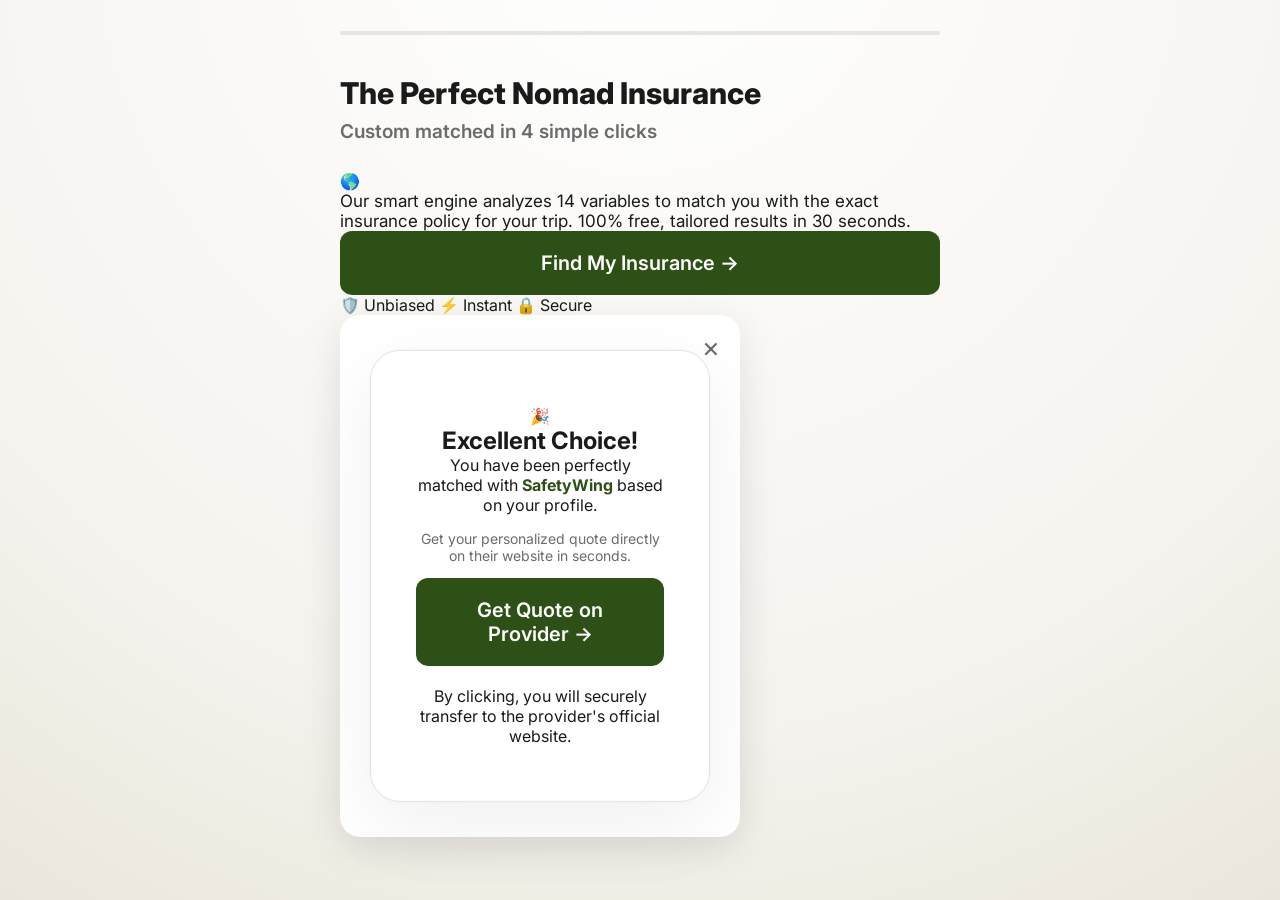
==== index.html @ 34ce5c25 "Fix CSS class screen bug" ====
<!DOCTYPE html>
<html lang="en" dir="ltr">
<head>
    <meta charset="UTF-8">
    <meta name="viewport" content="width=device-width, initial-scale=1.0, maximum-scale=1">
    <title>Digital Nomad Insurance - Smart Match</title>
    <!-- Premium Global Font: Inter -->
    <link rel="preconnect" href="https://fonts.googleapis.com">
    <link rel="preconnect" href="https://fonts.gstatic.com" crossorigin>
    <link href="https://fonts.googleapis.com/css2?family=Inter:wght@400;500;600;700;800&display=swap" rel="stylesheet">
    <link rel="stylesheet" href="styles.css">
</head>
<body>
    <div class="app-container">
        <!-- Progress Bar -->
        <div class="progress-bar-container">
            <div class="progress-bar" id="progressBar" style="width: 0%;"></div>
        </div>

        <!-- 1. Welcome Screen -->
        <div id="welcomeScreen" class="screen active">
            <div class="card-header">
                <h1>The Perfect Nomad Insurance</h1>
                <p class="subtitle">Custom matched in 4 simple clicks</p>
            </div>
            <div class="hero-image">
                <div class="icon-blob">🌎</div>
            </div>
            <div class="welcome-text">
                <p>Our smart engine analyzes 14 variables to match you with the exact insurance policy for your trip. 100% free, tailored results in 30 seconds.</p>
            </div>
            <button class="primary-btn main-action" id="startBtn">Find My Insurance <span class="arrow">&rarr;</span></button>
            <div class="trust-badges">
                <span>🛡️ Unbiased</span>
                <span>⚡ Instant</span>
                <span>🔒 Secure</span>
            </div>
        </div>

        <!-- 2. Chat Interface -->
        <div id="chatContainer" class="screen">
            <div class="chat-header">
                <div class="chat-header-title">
                    <span class="bot-avatar">🤖</span>
                    <div>
                        <h2>NomadBot</h2>
                        <span class="status">Online</span>
                    </div>
                </div>
                <!-- Back Button -->
                <button id="goBackBtn" class="back-btn" aria-label="Go Back" style="display: none;">
                    &larr; Back
                </button>
            </div>
            
            <div class="chat-wrapper" id="chatbox">
                <!-- Messages will appear here -->
            </div>

            <!-- Options Container (Dynamic) -->
            <div class="options-container" id="optionsContainer">
                <!-- Buttons injected by JS -->
            </div>
        </div>

        <!-- 3. Loading Screen -->
        <div id="loadingScreen" class="screen">
            <div class="loader-content">
                <div class="spinner"></div>
                <h2>Analyzing Providers...</h2>
                <p>Matching your profile with global insurance policies</p>
            </div>
        </div>

        <!-- 4. Results Screen -->
        <div id="resultScreen" class="screen">
            <div class="card-header">
                <h1>Your Top Matches</h1>
                <p class="subtitle">Based on your specific answers</p>
            </div>
            <div id="recommendation-list" class="reco-list">
                <!-- Results injected by JS -->
            </div>
            <button class="secondary-btn" id="restartBtn" style="margin-top: 25px;">Start Over</button>
        </div>

        <!-- 5. Affiliate Modal (CPA) -->
        <div id="leadModal" class="modal">
            <div class="modal-content card">
                <span class="close-btn" id="closeModal">&times;</span>
                <div class="modal-header-icon">🎉</div>
                <h2 id="modalTitle">Excellent Choice!</h2>
                <p id="modalDesc">You have been perfectly matched with <strong><span id="companyNameSpan" style="color:var(--primary);">SafetyWing</span></strong> based on your profile.</p>
                
                <div class="affiliate-cta-box">
                    <p class="pricing-hint">Get your personalized quote directly on their website in seconds.</p>
                    <a href="#" id="affiliateCtaBtn" class="primary-btn block-btn" target="_blank" rel="noopener noreferrer">
                        Get Quote on <span id="ctaCompanyName">Provider</span> &rarr;
                    </a>
                </div>
                
                <p class="terms-text">By clicking, you will securely transfer to the provider's official website.</p>
            </div>
        </div>

    </div>

    <!-- Main Logic -->
    <script src="app.js"></script>
</body>
</html>
---- styles.css ----
:root {
    --primary: #2D5016;       /* Dark Green */
    --background: #F5F3EE;    /* Warm Beige */
    --card-bg: #FFFFFF;       /* Clean White */
    --text-main: #1a1a1a;     /* Almost Black */
    --text-muted: #6b6b6b;    /* Warm Gray */
    --border: #E8E5DE;        /* Thin Beige Border */
    --btn-secondary: #F0EDE8; /* Darker Beige Button */
    --shadow: 0 8px 30px rgba(0,0,0,0.03);
}

* {
    box-sizing: border-box;
    margin: 0;
    padding: 0;
    font-family: 'Inter', -apple-system, blinkmacsystemfont, sans-serif;
}

body {
    background: radial-gradient(circle at 50% -10%, #FFFFFF 0%, var(--background) 70%, #EAE6DB 100%);
    background-attachment: fixed;
    color: var(--text-main);
    display: flex;
    justify-content: center;
    align-items: center;
    min-height: 100vh;
    padding: 20px;
}

.app-container {
    width: 100%;
    max-width: 480px;
    position: relative;
}

.progress-bar-container {
    height: 4px;
    background: var(--border);
    margin-bottom: 30px;
    border-radius: 4px;
    overflow: hidden;
}

.progress-bar {
    height: 100%;
    background: var(--primary);
    transition: width 0.5s cubic-bezier(0.1, 0.7, 0.1, 1);
}

.card {
    background: var(--card-bg);
    border-radius: 20px;
    padding: 40px 30px;
    box-shadow: var(--shadow);
    text-align: center;
    transition: all 0.3s ease;
    border: 1px solid var(--border);
}

.card-header {
    position: relative;
    padding-top: 10px;
}

.card-header h1 {
    font-size: 26px;
    font-weight: 800;
    margin-bottom: 5px;
    color: var(--text-main);
}

.subtitle {
    margin-bottom: 25px;
    line-height: 1.4;
    color: var(--text-muted);
    font-size: 18px;
    font-weight: 600;
}

.warm-intro-box {
    background: var(--card-bg);
    border-radius: 12px;
    padding: 24px;
    margin-bottom: 25px;
    border: 1px solid var(--border);
}

.welcome-text {
    font-size: 17px;
    color: var(--text-main);
}

.friendly-question {
    font-size: 22px;
    font-weight: 700;
    color: var(--text-main);
    margin-bottom: 20px;
}

.screen {
    display: none;
    animation: fadeIn 0.4s ease;
}

.screen.active { display: block; }

#chatContainer.screen.active {
    display: flex;
    flex-direction: column;
}

.primary-btn {
    background: var(--primary);
    color: white;
    border: none;
    border-radius: 12px;
    padding: 16px 24px;
    font-size: 18px;
    font-weight: 600;
    cursor: pointer;
    transition: all 0.2s ease;
    width: 100%;
}

.primary-btn:hover { 
    background: #1f3710; 
    transform: translateY(-2px); 
    box-shadow: 0 6px 15px rgba(45, 80, 22, 0.15);
}

.primary-btn:active { transform: scale(0.98); }

.secondary-btn {
    background: var(--btn-secondary);
    color: var(--text-main);
    border: none;
    font-size: 15px;
    margin-top: 20px;
    padding: 12px 20px;
    border-radius: 10px;
    cursor: pointer;
    font-weight: 600;
    width: 100%;
    transition: all 0.2s;
}
.secondary-btn:hover { background: #e6e2db; }

.trust-badge {
    color: var(--text-muted);
    font-size: 13.5px;
    margin-top: 20px;
    font-weight: 500;
}

/* Chat styles */
.chat-wrapper {
    height: 390px;
    position: relative;
    text-align: left;
}

.chat-history {
    display: flex;
    flex-direction: column;
    gap: 12px;
    flex: 1;
    overflow-y: auto;
    padding-bottom: 15px;
    margin-bottom: 10px;
    padding-right: 5px;
    padding-left: 5px;
}
.chat-history::-webkit-scrollbar { width: 4px; }
.chat-history::-webkit-scrollbar-track { background: transparent; }
.chat-history::-webkit-scrollbar-thumb { background-color: var(--border); border-radius: 10px; }

.chat-bubble {
    max-width: 85%;
    padding: 14px 18px;
    border-radius: 14px;
    font-size: 15px;
    line-height: 1.4;
    position: relative;
    animation: fadeIn 0.3s ease;
    font-weight: 500;
}

.chat-bubble.bot {
    background: var(--card-bg);
    color: var(--text-main);
    border: 1px solid var(--border);
    align-self: flex-start;
    border-bottom-left-radius: 4px; 
}

.chat-bubble.user {
    background: var(--primary);
    color: white;
    align-self: flex-end;
    border-bottom-right-radius: 4px; 
}

.typing-indicator {
    padding: 12px 16px;
    background: var(--card-bg);
    border: 1px solid var(--border);
    border-radius: 16px;
    align-self: flex-start;
    display: flex;
    gap: 4px;
    width: fit-content;
    margin-bottom: 12px;
    border-bottom-left-radius: 4px; 
}
.typing-indicator.hidden { display: none; }
.typing-indicator span {
    width: 6px;
    height: 6px;
    background: var(--text-muted);
    border-radius: 50%;
    animation: typing 1.4s infinite ease-in-out both;
}
.typing-indicator span:nth-child(1) { animation-delay: -0.32s; }
.typing-indicator span:nth-child(2) { animation-delay: -0.16s; }

.chat-options-grid {
    display: flex;
    flex-direction: column;
    gap: 10px;
}

/* Secondary Button / Chat Options */
.option-btn {
    background: var(--btn-secondary);
    border: 1px solid transparent; /* No strong border for secondary */
    border-radius: 12px;
    padding: 16px;
    font-size: 16px;
    font-weight: 600;
    color: var(--text-main);
    cursor: pointer;
    transition: all 0.2s;
    text-align: center;
}

.option-btn:hover {
    background: #e6e2db;
}

.chat-input-wrapper {
    display: flex;
    gap: 10px;
    align-items: center;
    width: 100%;
}
.chat-text-input {
    flex: 1;
    padding: 16px 20px;
    border-radius: 12px;
    border: 1px solid var(--border);
    font-size: 15px;
    outline: none;
    transition: border-color 0.2s;
    background: var(--card-bg);
    color: var(--text-main);
}
.chat-text-input:focus {
    border-color: var(--primary);
}
.chat-send-btn {
    background: var(--primary);
    color: white;
    border: none;
    border-radius: 12px;
    width: 52px;
    height: 52px;
    font-size: 16px;
    font-weight: 600;
    cursor: pointer;
    display: flex;
    align-items: center;
    justify-content: center;
    transition: background 0.2s;
}
.chat-send-btn:hover {
    background: #1f3710;
}

.spinner {
    width: 40px;
    height: 40px;
    border: 3px solid var(--border);
    border-top: 3px solid var(--primary);
    border-radius: 50%;
    animation: spin 1s linear infinite;
    margin: 15px auto 30px auto;
}

.loading-sub { color: var(--text-muted); font-size: 15px; margin-top: 10px;}
.result-desc { color: var(--text-muted); font-size: 15px; margin-bottom: 30px; line-height: 1.5;}

.plans-grid {
    display: flex;
    flex-direction: column;
    gap: 15px;
    margin: 20px 0;
    text-align: left;
}

.plan-card {
    border: 1px solid var(--border);
    border-radius: 12px;
    padding: 20px;
    position: relative;
    background: var(--card-bg);
    text-align: left;
    cursor: pointer;
    transition: all 0.2s ease;
}

.plan-card:hover {
    border-color: var(--text-muted);
}

.plan-card.featured {
    border: 2px solid var(--primary);
}

.plan-ribbon {
    position: absolute;
    top: -12px;
    left: 15px;
    font-size: 12px;
    font-weight: 600;
    padding: 4px 12px;
    border-radius: 6px;
    color: white;
}
.plan-ribbon.cheap        { background: #505050; }
.plan-ribbon.popular      { background: var(--primary); }
.plan-ribbon.comprehensive{ background: var(--primary); }
.plan-ribbon.extreme-sport{ background: #E87722; }
.plan-ribbon.value        { background: #003d7a; }
.plan-ribbon.local        { background: #6b4f3a; }

.plan-card p { font-size: 14px; color: var(--text-muted); line-height: 1.4; margin-top: 5px; margin-bottom: 2px;}

/* Specific Company Typography Customizations */
.company-title-passport {
    color: #cc0000;
    font-family: 'Assistant', sans-serif;
    font-weight: 800;
    font-size: 20px;
    letter-spacing: -0.3px;
    margin-bottom: 4px;
}

.company-title-safetywing {
    color: #10B981;
    font-family: 'Poppins', sans-serif;
    font-weight: 700;
    font-size: 19px;
    letter-spacing: 0px;
    margin-bottom: 4px;
}

.company-title-phoenix {
    color: #1a428a;
    font-family: 'Assistant', sans-serif;
    font-weight: 800;
    font-size: 20px;
    letter-spacing: -0.4px;
    margin-bottom: 4px;
}

.company-title-worldnomads {
    color: #E87722;
    font-family: 'Poppins', sans-serif;
    font-weight: 700;
    font-size: 19px;
    letter-spacing: -0.2px;
    margin-bottom: 4px;
}

.company-title-clal {
    color: #003d7a;
    font-family: 'Assistant', sans-serif;
    font-weight: 800;
    font-size: 20px;
    letter-spacing: -0.3px;
    margin-bottom: 4px;
}

.company-title-harel {
    color: #7a1a1a;
    font-family: 'Assistant', sans-serif;
    font-weight: 800;
    font-size: 20px;
    letter-spacing: -0.3px;
    margin-bottom: 4px;
}

.wa-btn {
    background: var(--btn-secondary);
    color: var(--text-main);
    border: 1px solid var(--border);
    border-radius: 8px;
    padding: 12px 15px;
    font-size: 14px;
    font-weight: 600;
    cursor: pointer;
    width: 100%;
    margin-top: 15px;
    transition: background 0.2s;
}

.wa-btn:hover {
    background: #e6e2db;
}

.modal-overlay {
    position: fixed;
    top: 0; left: 0; right: 0; bottom: 0;
    background: rgba(0, 0, 0, 0.4);
    backdrop-filter: blur(3px);
    display: flex;
    justify-content: center;
    align-items: center;
    z-index: 1000;
    padding: 20px;
    animation: fadeIn 0.3s ease;
}

.modal-overlay.hidden { display: none; }

.modal {
    background: var(--card-bg);
    width: 100%;
    max-width: 400px;
    border-radius: 20px;
    padding: 35px 30px;
    box-shadow: 0 10px 40px rgba(0,0,0,0.1);
    position: relative;
    text-align: center;
}

.close-btn {
    position: absolute;
    top: 15px;
    right: 20px;
    background: none;
    border: none;
    font-size: 28px;
    color: var(--text-muted);
    cursor: pointer;
}
.close-btn:hover { color: var(--text-main); }

.modal-header h3 {
    font-size: 20px;
    margin-bottom: 10px;
    color: var(--text-main);
}
.highlight-company {
    color: var(--primary);
    font-weight: 800;
    font-size: 24px;
    display: inline-block;
    margin-top: 5px;
}
.modal-header p {
    font-size: 15px;
    color: var(--text-muted);
    margin-bottom: 25px;
    line-height: 1.5;
}

.affiliate-cta-box {
    margin-top: 15px;
    margin-bottom: 20px;
    text-align: center;
}

.pricing-hint {
    font-size: 14px;
    color: var(--text-muted);
    margin-bottom: 14px;
}

.block-btn {
    display: block;
    text-decoration: none;
    text-align: center;
    width: 100%;
}

@keyframes fadeIn {
    from { opacity: 0; }
    to { opacity: 1; }
}

@keyframes spin { 0% { transform: rotate(0deg); } 100% { transform: rotate(360deg); } }
@keyframes typing {
    0%, 80%, 100% { transform: scale(0); opacity: 0.5;}
    40% { transform: scale(1); opacity: 1;}
}

.disclaimer-text {
    font-size: 12px;
    color: var(--text-muted);
    text-align: center;
    margin-top: 16px;
    line-height: 1.6;
    padding: 0 10px;
    opacity: 0.8;
}

/* =========================================
   NEW UI ELEMENTS (Errors & Back Button)
   ========================================= */
.error-text {
    color: #e53e3e;
    font-size: 13.5px;
    margin-top: -10px;
    margin-bottom: 15px;
    text-align: left;
    font-weight: 500;
}
.error-text.hidden {
    display: none;
}
.back-btn {
    position: absolute;
    top: 0px;
    left: 0px;
    background: transparent;
    border: none;
    color: var(--text-muted);
    font-size: 15px;
    font-weight: 600;
    cursor: pointer;
    transition: color 0.2s;
    display: flex;
    align-items: center;
    gap: 4px;
}
.back-btn:hover {
    color: var(--text-main);
}
.back-btn.hidden {
    display: none;
}

/* =========================================
   DESKTOP LAYOUT (Typeform Style)
   ========================================= */
@media (min-width: 800px) {
    .app-container {
        max-width: 600px;
        transform: translateY(-2%);
    }
    .card {
        padding: 55px 45px;
        box-shadow: 0 25px 80px rgba(0,0,0,0.06), 0 0 0 1px rgba(0,0,0,0.015);
        border-radius: 30px;
    }
    .card-header h1 {
        font-size: 30px;
        margin-bottom: 8px;
    }
    .subtitle {
        font-size: 19px;
    }
    .friendly-question {
        font-size: 26px;
    }
    .option-btn {
        padding: 18px;
        font-size: 17px;
    }
    .chat-bubble {
        font-size: 16.5px;
        padding: 16px 20px;
    }
    .chat-wrapper {
        height: 480px; /* Taller chat box for an immersive app feel */
    }
    .primary-btn {
        padding: 20px 28px;
        font-size: 20px;
    }
}
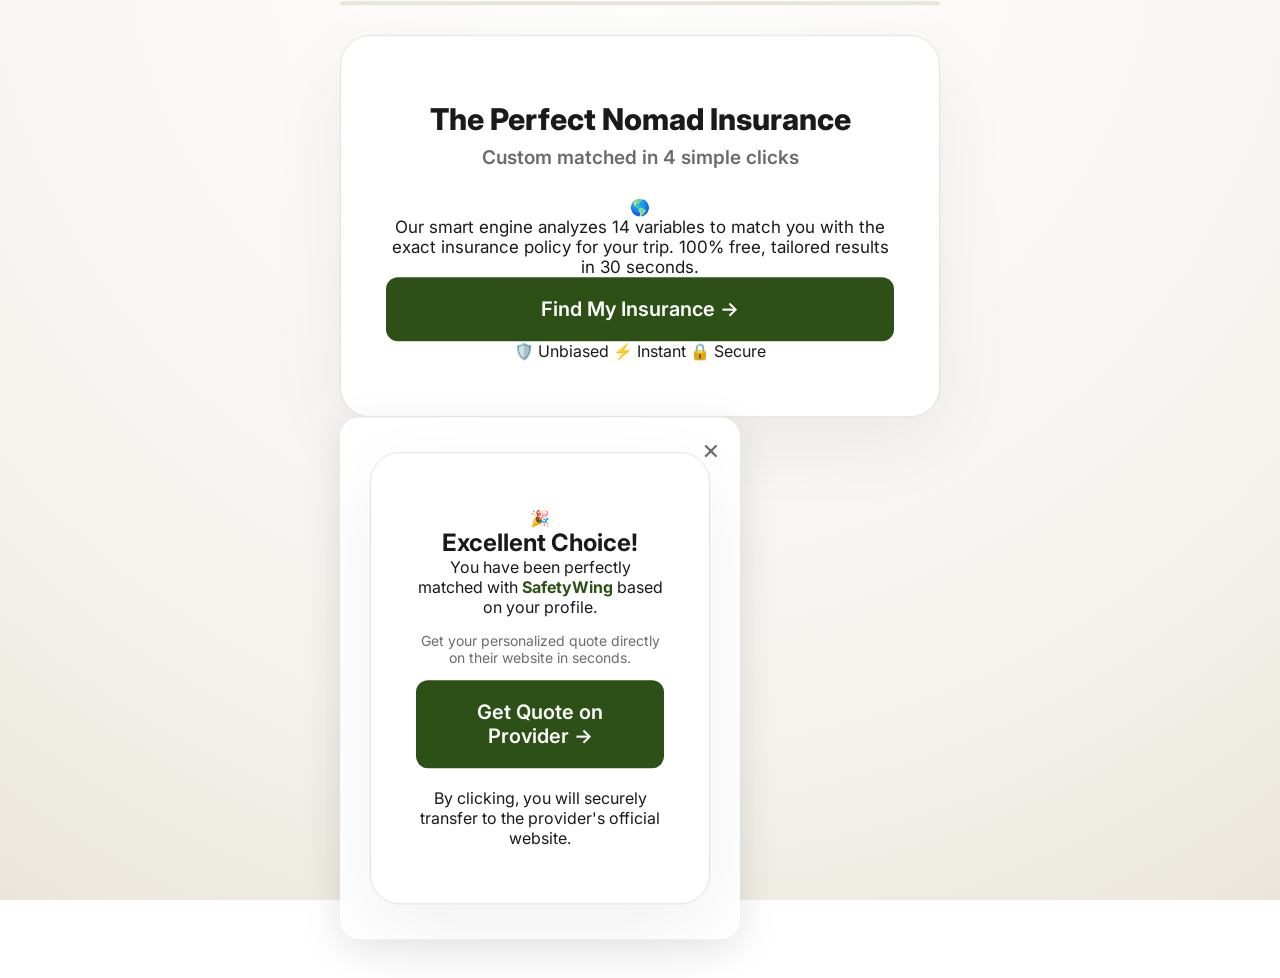
==== commit 55bdbc6d: "Add missing .card wrapper" ====
--- a/index.html
+++ b/index.html
@@ -17,8 +17,10 @@
             <div class="progress-bar" id="progressBar" style="width: 0%;"></div>
         </div>
 
-        <!-- 1. Welcome Screen -->
-        <div id="welcomeScreen" class="screen active">
+        <!-- Main Card Container -->
+        <div class="card">
+            <!-- 1. Welcome Screen -->
+            <div id="welcomeScreen" class="screen active">
             <div class="card-header">
                 <h1>The Perfect Nomad Insurance</h1>
                 <p class="subtitle">Custom matched in 4 simple clicks</p>
@@ -83,6 +85,7 @@
             </div>
             <button class="secondary-btn" id="restartBtn" style="margin-top: 25px;">Start Over</button>
         </div>
+        </div>
 
         <!-- 5. Affiliate Modal (CPA) -->
         <div id="leadModal" class="modal">
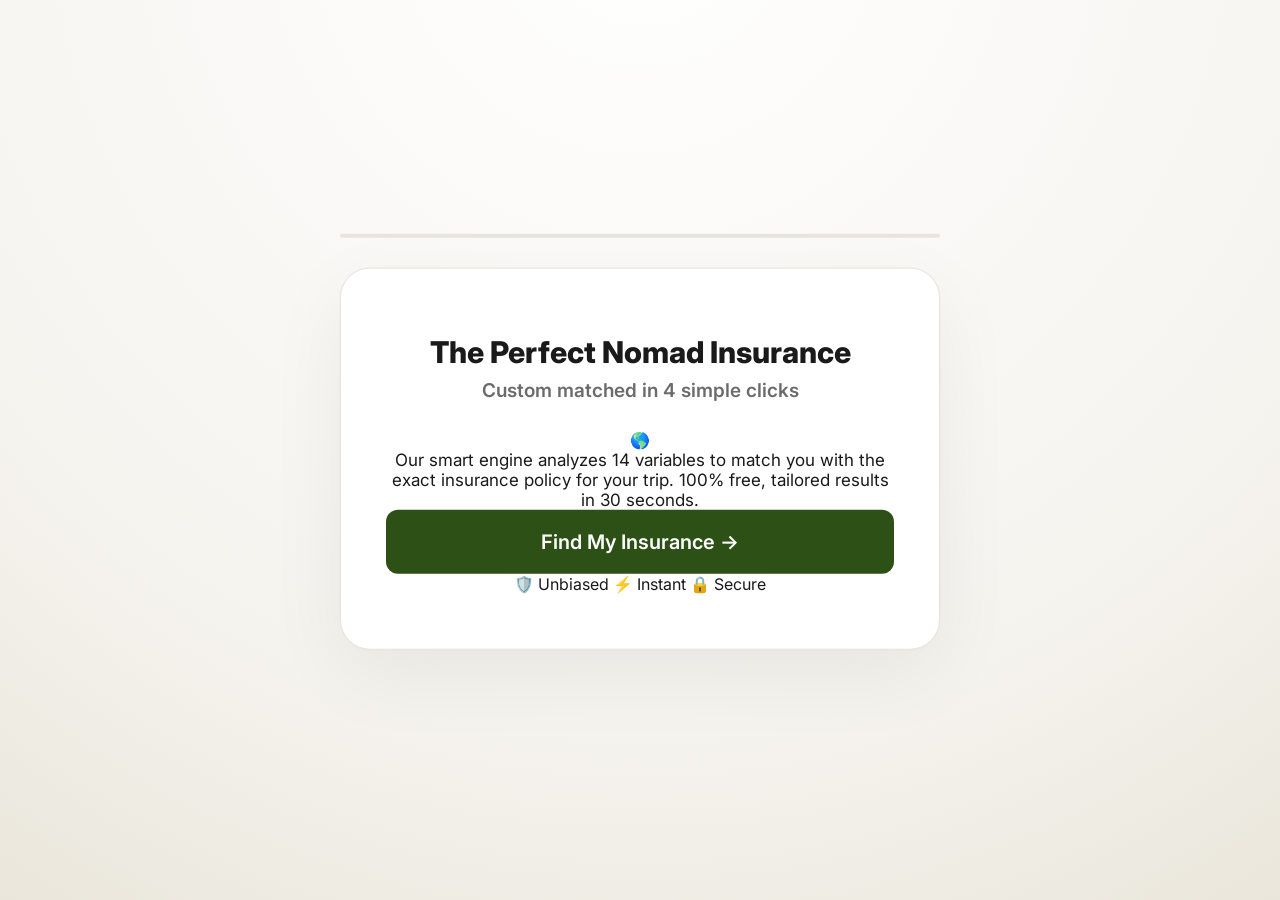
==== commit 38797eca: "Fix final UI bugs for Modal visibility" ====
--- a/index.html
+++ b/index.html
@@ -88,8 +88,8 @@
         </div>
 
         <!-- 5. Affiliate Modal (CPA) -->
-        <div id="leadModal" class="modal">
-            <div class="modal-content card">
+        <div id="leadModal" class="modal-overlay" style="display: none;">
+            <div class="modal">
                 <span class="close-btn" id="closeModal">&times;</span>
                 <div class="modal-header-icon">🎉</div>
                 <h2 id="modalTitle">Excellent Choice!</h2>
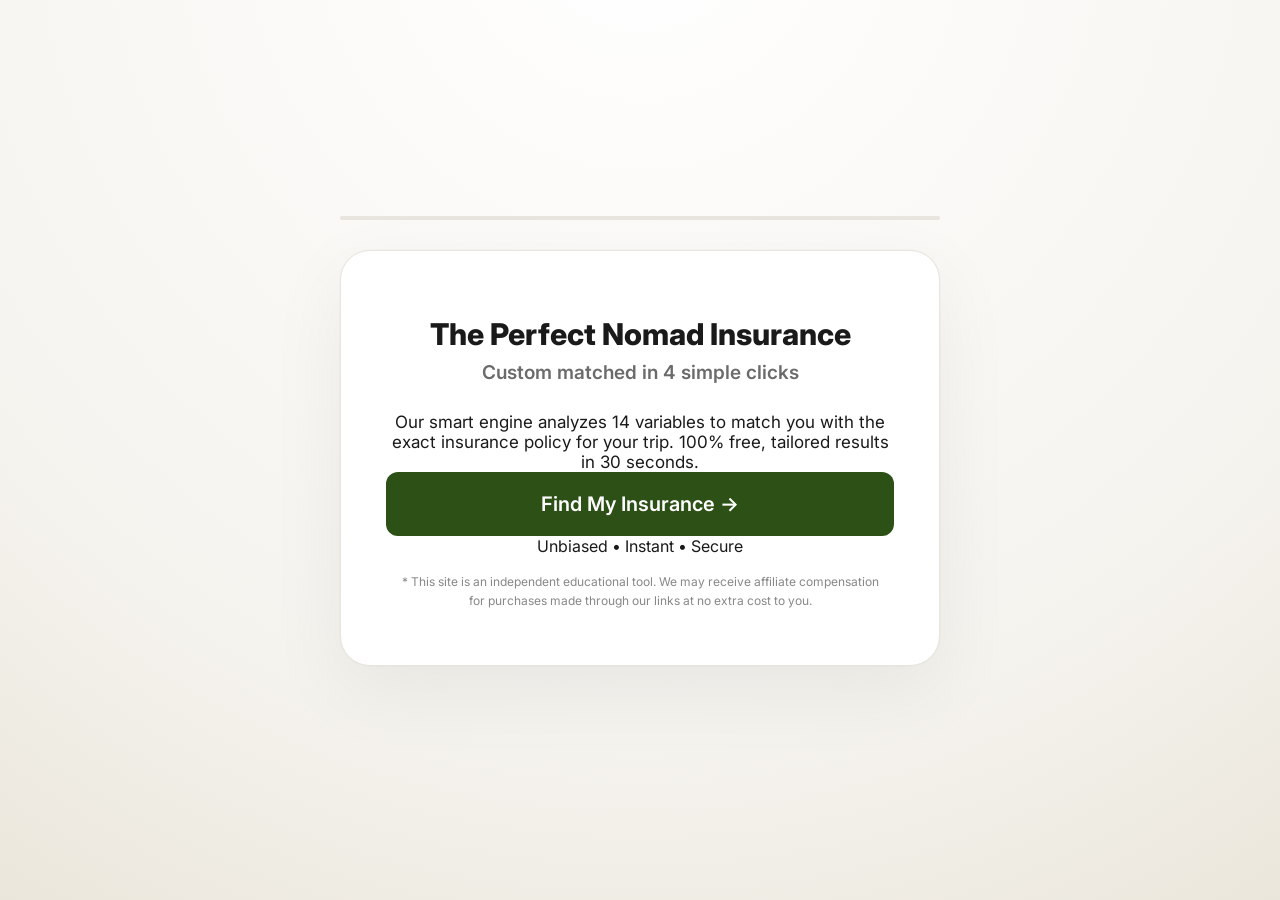
==== commit 3ed3be09: "Remove emojis and add FTC disclaimer" ====
--- a/index.html
+++ b/index.html
@@ -25,17 +25,13 @@
                 <h1>The Perfect Nomad Insurance</h1>
                 <p class="subtitle">Custom matched in 4 simple clicks</p>
             </div>
-            <div class="hero-image">
-                <div class="icon-blob">🌎</div>
-            </div>
+
             <div class="welcome-text">
                 <p>Our smart engine analyzes 14 variables to match you with the exact insurance policy for your trip. 100% free, tailored results in 30 seconds.</p>
             </div>
             <button class="primary-btn main-action" id="startBtn">Find My Insurance <span class="arrow">&rarr;</span></button>
             <div class="trust-badges">
-                <span>🛡️ Unbiased</span>
-                <span>⚡ Instant</span>
-                <span>🔒 Secure</span>
+                <span>Unbiased</span>  •  <span>Instant</span>  •  <span>Secure</span>
             </div>
         </div>
 
@@ -43,7 +39,6 @@
         <div id="chatContainer" class="screen">
             <div class="chat-header">
                 <div class="chat-header-title">
-                    <span class="bot-avatar">🤖</span>
                     <div>
                         <h2>NomadBot</h2>
                         <span class="status">Online</span>
@@ -85,13 +80,16 @@
             </div>
             <button class="secondary-btn" id="restartBtn" style="margin-top: 25px;">Start Over</button>
         </div>
+        
+        <div class="disclaimer-text">
+            * This site is an independent educational tool. We may receive affiliate compensation for purchases made through our links at no extra cost to you.
+        </div>
         </div>
 
         <!-- 5. Affiliate Modal (CPA) -->
         <div id="leadModal" class="modal-overlay" style="display: none;">
             <div class="modal">
                 <span class="close-btn" id="closeModal">&times;</span>
-                <div class="modal-header-icon">🎉</div>
                 <h2 id="modalTitle">Excellent Choice!</h2>
                 <p id="modalDesc">You have been perfectly matched with <strong><span id="companyNameSpan" style="color:var(--primary);">SafetyWing</span></strong> based on your profile.</p>
                 
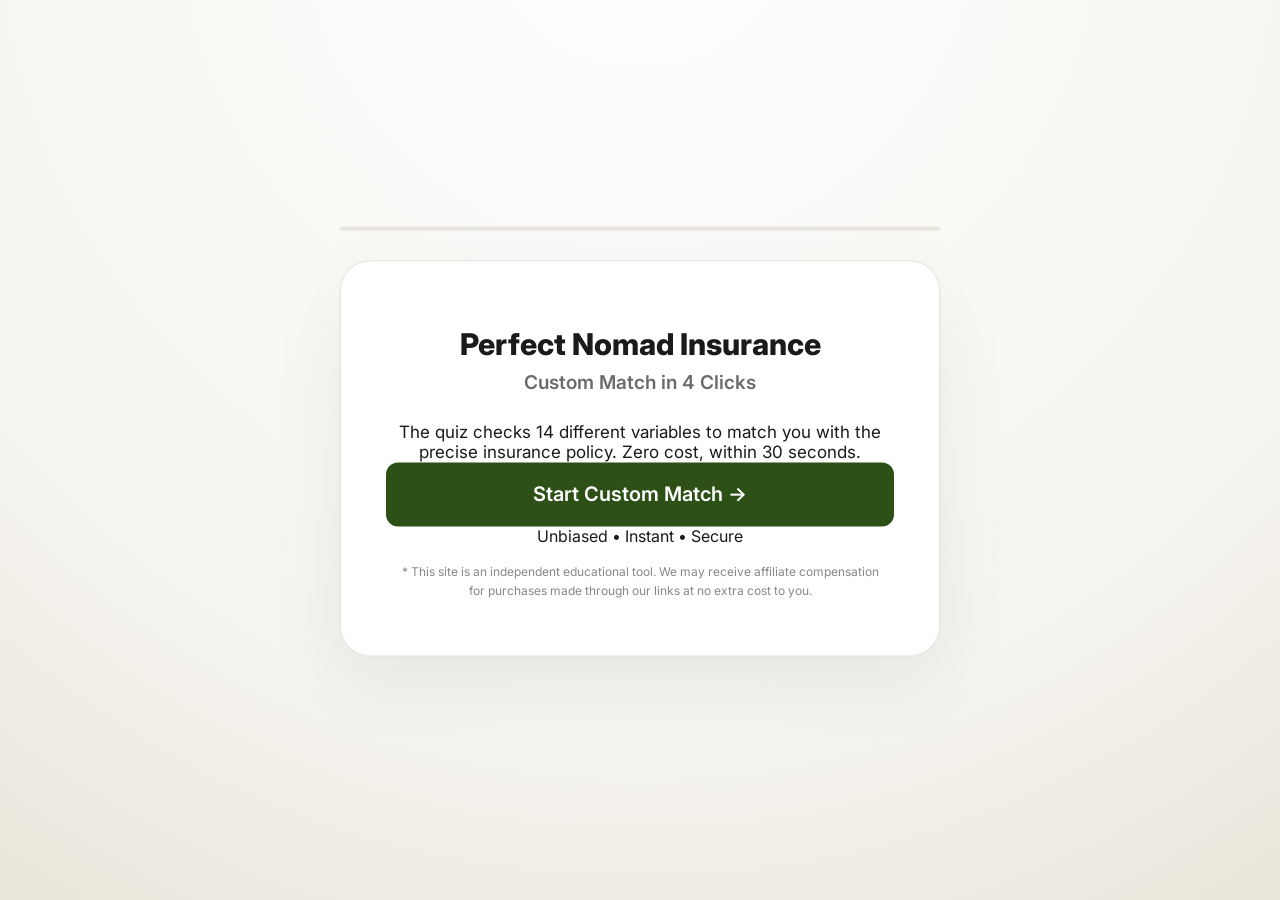
==== commit c26a4a51: "Restore original snappy text and layout structure" ====
--- a/index.html
+++ b/index.html
@@ -19,17 +19,19 @@
 
         <!-- Main Card Container -->
         <div class="card">
+            
+            <!-- GLOBAL HEADER -->
+            <div class="card-header">
+                <h1 id="mainH1">Perfect Nomad Insurance</h1>
+                <p class="subtitle" id="subtitle">Custom Match in 4 Clicks</p>
+            </div>
+
             <!-- 1. Welcome Screen -->
             <div id="welcomeScreen" class="screen active">
-            <div class="card-header">
-                <h1>The Perfect Nomad Insurance</h1>
-                <p class="subtitle">Custom matched in 4 simple clicks</p>
+            <div class="welcome-text">
+                <p>The quiz checks 14 different variables to match you with the precise insurance policy. Zero cost, within 30 seconds.</p>
             </div>
-
-            <div class="welcome-text">
-                <p>Our smart engine analyzes 14 variables to match you with the exact insurance policy for your trip. 100% free, tailored results in 30 seconds.</p>
-            </div>
-            <button class="primary-btn main-action" id="startBtn">Find My Insurance <span class="arrow">&rarr;</span></button>
+            <button class="primary-btn main-action" id="startBtn">Start Custom Match <span class="arrow">&rarr;</span></button>
             <div class="trust-badges">
                 <span>Unbiased</span>  •  <span>Instant</span>  •  <span>Secure</span>
             </div>
@@ -71,10 +73,6 @@
 
         <!-- 4. Results Screen -->
         <div id="resultScreen" class="screen">
-            <div class="card-header">
-                <h1>Your Top Matches</h1>
-                <p class="subtitle">Based on your specific answers</p>
-            </div>
             <div id="recommendation-list" class="reco-list">
                 <!-- Results injected by JS -->
             </div>
--- a/styles.css
+++ b/styles.css
@@ -150,6 +150,7 @@
     font-size: 13.5px;
     margin-top: 20px;
     font-weight: 500;
+    text-align: center;
 }
 
 /* Chat styles */
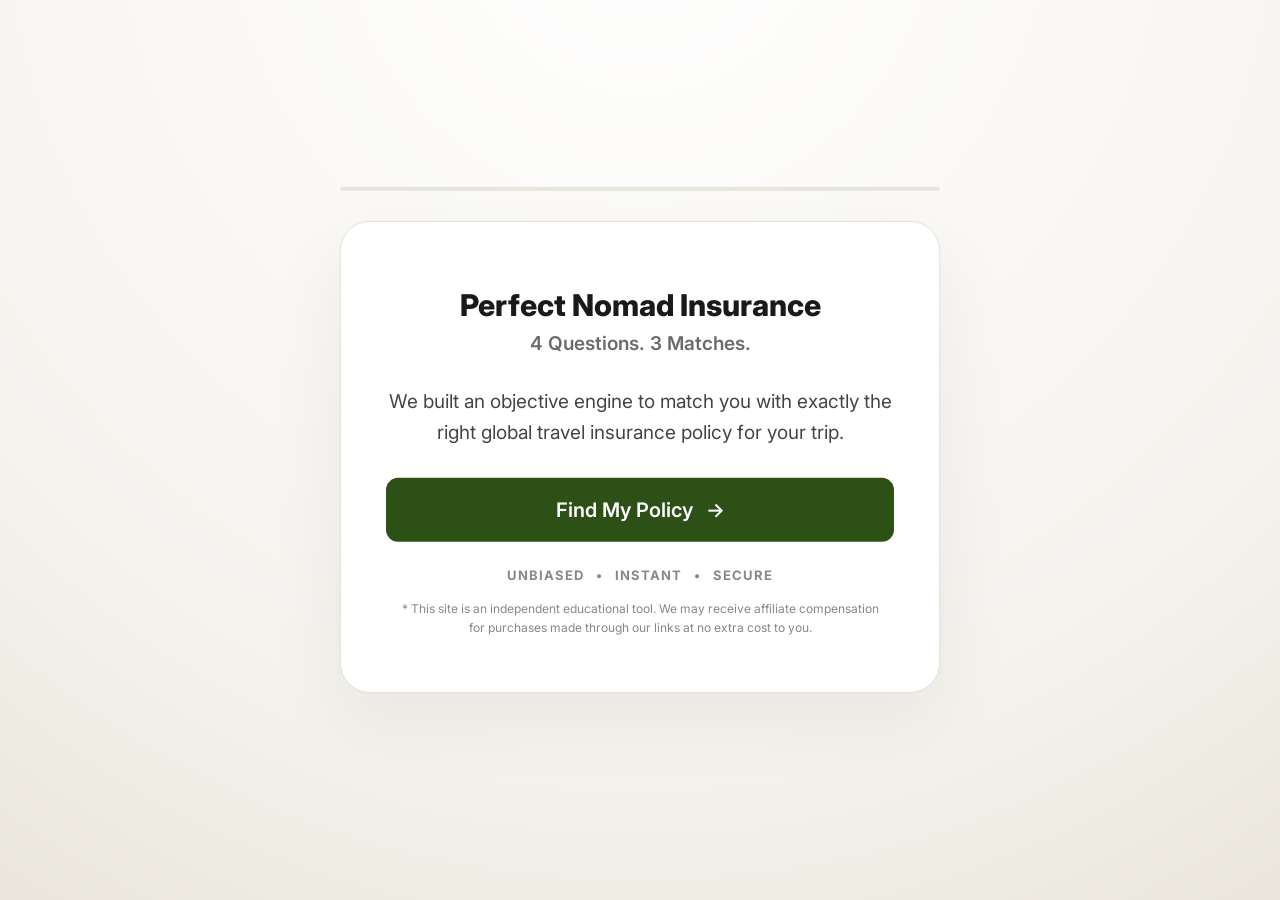
==== commit 650617eb: "Complete copy and design overhaul based on user instructions" ====
--- a/index.html
+++ b/index.html
@@ -23,17 +23,17 @@
             <!-- GLOBAL HEADER -->
             <div class="card-header">
                 <h1 id="mainH1">Perfect Nomad Insurance</h1>
-                <p class="subtitle" id="subtitle">Custom Match in 4 Clicks</p>
+                <p class="subtitle" id="subtitle">4 Questions. 3 Matches.</p>
             </div>
 
             <!-- 1. Welcome Screen -->
             <div id="welcomeScreen" class="screen active">
             <div class="welcome-text">
-                <p>The quiz checks 14 different variables to match you with the precise insurance policy. Zero cost, within 30 seconds.</p>
+                <p style="font-size: 19px; line-height: 1.6; color: #444; margin: 30px 0;">We built an objective engine to match you with exactly the right global travel insurance policy for your trip.</p>
             </div>
-            <button class="primary-btn main-action" id="startBtn">Start Custom Match <span class="arrow">&rarr;</span></button>
-            <div class="trust-badges">
-                <span>Unbiased</span>  •  <span>Instant</span>  •  <span>Secure</span>
+            <button class="primary-btn main-action" id="startBtn">Find My Policy <span class="arrow" style="margin-left:8px;">&rarr;</span></button>
+            <div class="trust-badges" style="margin-top: 25px; text-transform: uppercase; font-size: 13px; font-weight: 700; color: #888; letter-spacing: 1px;">
+                <span>UNBIASED</span>  &nbsp;&nbsp;&bull;&nbsp;&nbsp;  <span>INSTANT</span>  &nbsp;&nbsp;&bull;&nbsp;&nbsp;  <span>SECURE</span>
             </div>
         </div>
 
--- a/styles.css
+++ b/styles.css
@@ -88,6 +88,8 @@
 .welcome-text {
     font-size: 17px;
     color: var(--text-main);
+    margin: 28px 0;
+    line-height: 1.5;
 }
 
 .friendly-question {
@@ -155,9 +157,11 @@
 
 /* Chat styles */
 .chat-wrapper {
-    height: 390px;
+    min-height: 150px;
+    max-height: 400px;
     position: relative;
     text-align: left;
+    margin-bottom: 25px;
 }
 
 .chat-history {
@@ -187,9 +191,9 @@
 }
 
 .chat-bubble.bot {
-    background: var(--card-bg);
-    color: var(--text-main);
-    border: 1px solid var(--border);
+    background: #F8FAF6;
+    color: var(--text-main);
+    border: 1px solid #E2EADF;
     align-self: flex-start;
     border-bottom-left-radius: 4px; 
 }
@@ -232,20 +236,24 @@
 
 /* Secondary Button / Chat Options */
 .option-btn {
-    background: var(--btn-secondary);
-    border: 1px solid transparent; /* No strong border for secondary */
-    border-radius: 12px;
+    background: var(--card-bg);
+    border: 2px solid var(--border);
+    border-radius: 14px;
     padding: 16px;
     font-size: 16px;
-    font-weight: 600;
-    color: var(--text-main);
-    cursor: pointer;
-    transition: all 0.2s;
+    font-weight: 700;
+    color: var(--primary);
+    cursor: pointer;
+    transition: all 0.2s ease;
     text-align: center;
+    box-shadow: 0 4px 10px rgba(0,0,0,0.02);
 }
 
 .option-btn:hover {
-    background: #e6e2db;
+    border-color: var(--primary);
+    background: #F8FAF6;
+    transform: translateY(-2px);
+    box-shadow: 0 6px 15px rgba(45, 80, 22, 0.08);
 }
 
 .chat-input-wrapper {
@@ -584,7 +592,7 @@
         padding: 16px 20px;
     }
     .chat-wrapper {
-        height: 480px; /* Taller chat box for an immersive app feel */
+        min-height: 200px;
     }
     .primary-btn {
         padding: 20px 28px;
